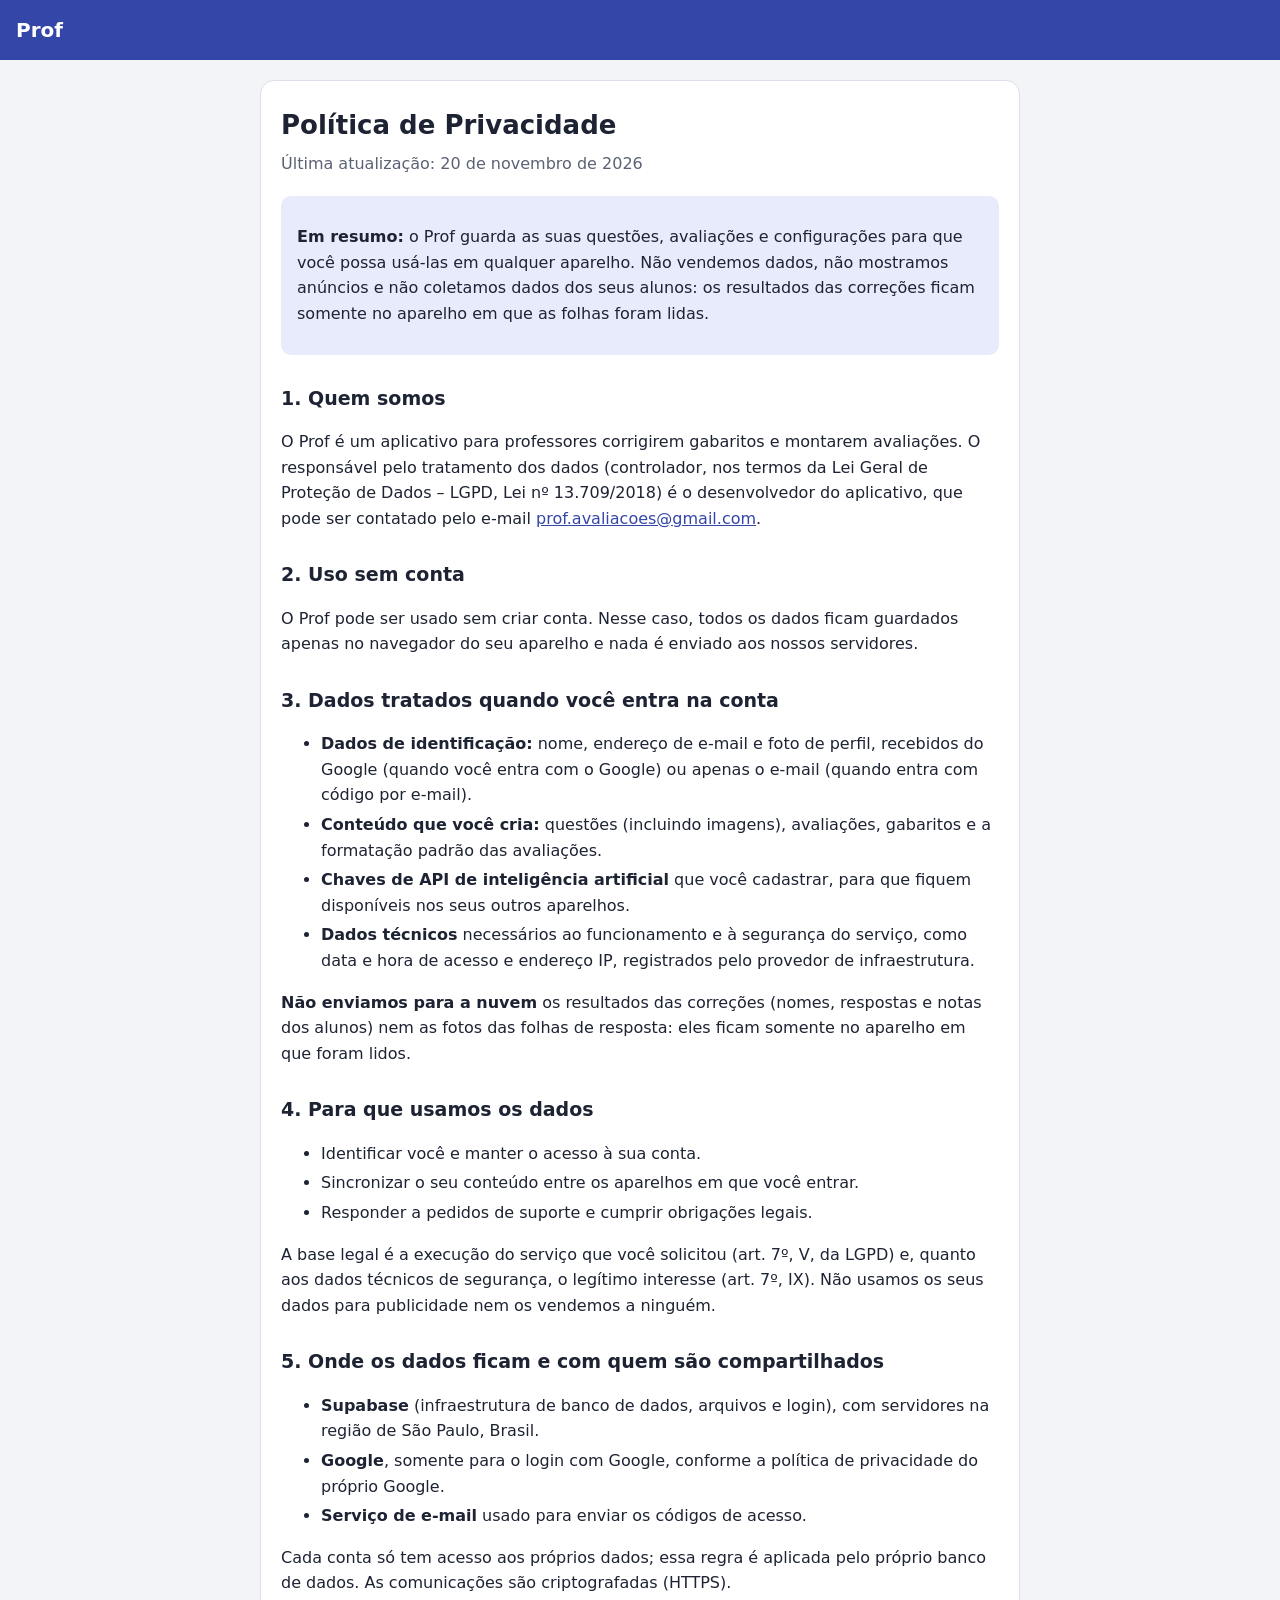
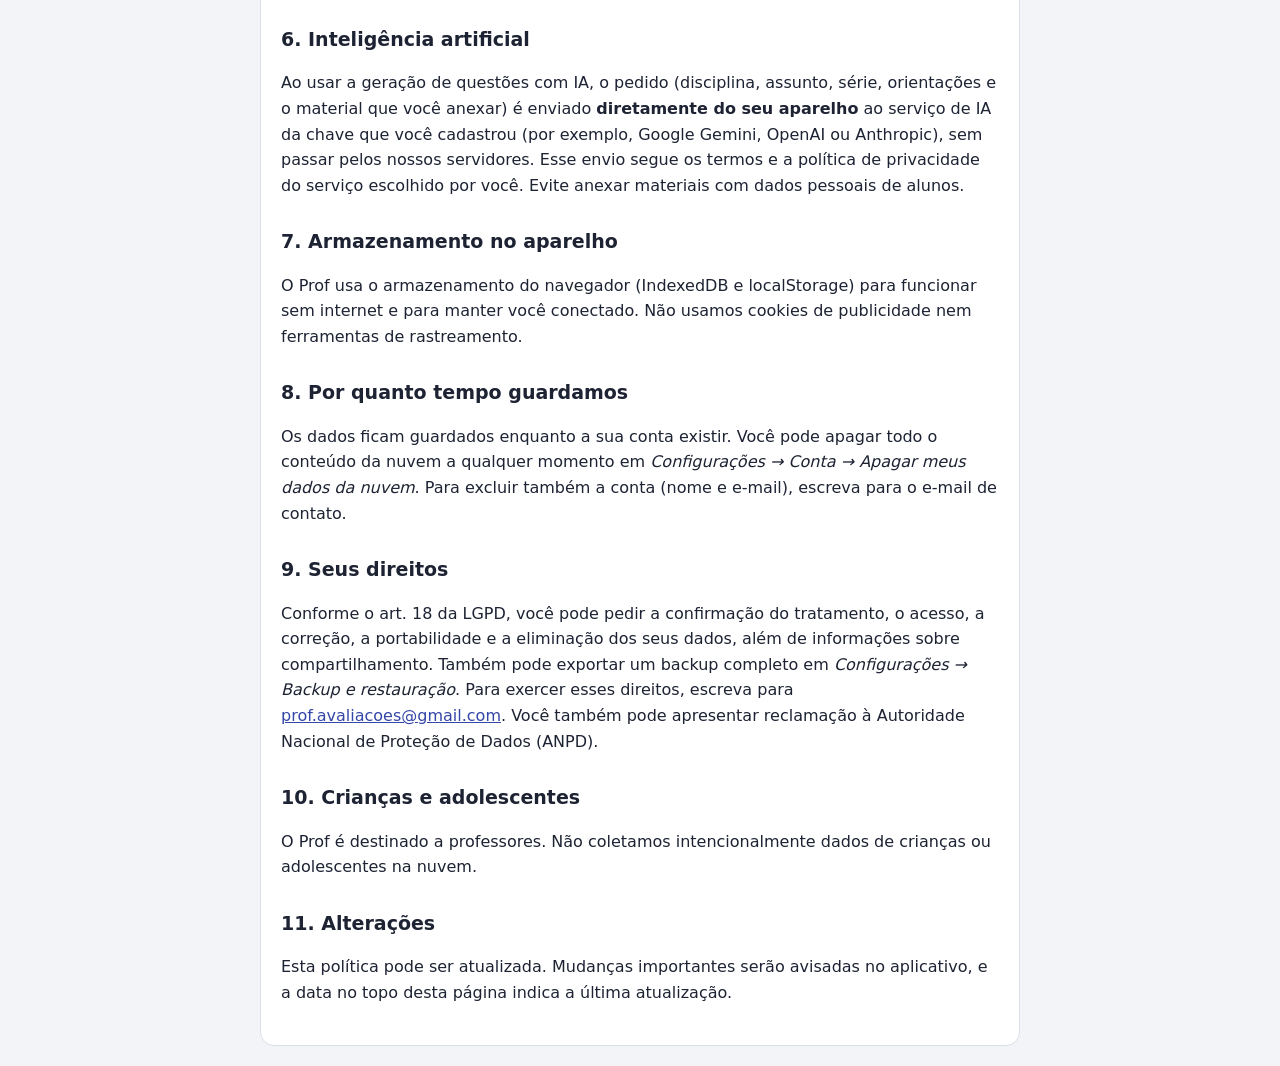
==== privacidade.html @ d023d31c "Política de privacidade e login por e-mail com código Página privacidade.html (LGPD), com link na se" ====
<!doctype html>
<html lang="pt-BR">
<head>
  <meta charset="utf-8">
  <meta name="viewport" content="width=device-width, initial-scale=1">
  <meta name="theme-color" content="#3446a8">
  <title>Política de Privacidade – Prof</title>
  <link rel="icon" href="icons/icon.svg" type="image/svg+xml">
  <style>
    :root { --pri: #3446a8; --texto: #1d2333; --texto-2: #5b6274; --fundo: #f3f4f8; --sup: #fff; --borda: #dcdfe8; }
    * { box-sizing: border-box; }
    body { margin: 0; background: var(--fundo); color: var(--texto); font: 16px/1.6 system-ui, -apple-system, "Segoe UI", Roboto, sans-serif; }
    header { background: var(--pri); color: #fff; padding: 14px 16px; }
    header a { color: #fff; font-weight: 800; font-size: 20px; text-decoration: none; }
    main { max-width: 760px; margin: 20px auto; padding: 24px 20px; background: var(--sup); border: 1px solid var(--borda); border-radius: 14px; }
    h1 { font-size: 26px; margin: 0 0 4px; }
    h2 { font-size: 19px; margin: 28px 0 8px; }
    .data { color: var(--texto-2); margin: 0 0 20px; }
    li { margin: 4px 0; }
    a { color: var(--pri); }
    .resumo { background: #e8ebfb; border-radius: 10px; padding: 12px 16px; }
    @media (max-width: 800px) { main { margin: 0; border-radius: 0; border: 0; } }
  </style>
</head>
<body>
  <header><a href="./">Prof</a></header>
  <main>
    <h1>Política de Privacidade</h1>
    <p class="data">Última atualização: 20 de novembro de 2026</p>

    <div class="resumo">
      <p><strong>Em resumo:</strong> o Prof guarda as suas questões, avaliações e configurações para que você possa usá-las em qualquer aparelho. Não vendemos dados, não mostramos anúncios e não coletamos dados dos seus alunos: os resultados das correções ficam somente no aparelho em que as folhas foram lidas.</p>
    </div>

    <h2>1. Quem somos</h2>
    <p>O Prof é um aplicativo para professores corrigirem gabaritos e montarem avaliações. O responsável pelo tratamento dos dados (controlador, nos termos da Lei Geral de Proteção de Dados – LGPD, Lei nº 13.709/2018) é o desenvolvedor do aplicativo, que pode ser contatado pelo e-mail <a href="mailto:prof.avaliacoes@gmail.com">prof.avaliacoes@gmail.com</a>.</p>

    <h2>2. Uso sem conta</h2>
    <p>O Prof pode ser usado sem criar conta. Nesse caso, todos os dados ficam guardados apenas no navegador do seu aparelho e nada é enviado aos nossos servidores.</p>

    <h2>3. Dados tratados quando você entra na conta</h2>
    <ul>
      <li><strong>Dados de identificação:</strong> nome, endereço de e-mail e foto de perfil, recebidos do Google (quando você entra com o Google) ou apenas o e-mail (quando entra com código por e-mail).</li>
      <li><strong>Conteúdo que você cria:</strong> questões (incluindo imagens), avaliações, gabaritos e a formatação padrão das avaliações.</li>
      <li><strong>Chaves de API de inteligência artificial</strong> que você cadastrar, para que fiquem disponíveis nos seus outros aparelhos.</li>
      <li><strong>Dados técnicos</strong> necessários ao funcionamento e à segurança do serviço, como data e hora de acesso e endereço IP, registrados pelo provedor de infraestrutura.</li>
    </ul>
    <p><strong>Não enviamos para a nuvem</strong> os resultados das correções (nomes, respostas e notas dos alunos) nem as fotos das folhas de resposta: eles ficam somente no aparelho em que foram lidos.</p>

    <h2>4. Para que usamos os dados</h2>
    <ul>
      <li>Identificar você e manter o acesso à sua conta.</li>
      <li>Sincronizar o seu conteúdo entre os aparelhos em que você entrar.</li>
      <li>Responder a pedidos de suporte e cumprir obrigações legais.</li>
    </ul>
    <p>A base legal é a execução do serviço que você solicitou (art. 7º, V, da LGPD) e, quanto aos dados técnicos de segurança, o legítimo interesse (art. 7º, IX). Não usamos os seus dados para publicidade nem os vendemos a ninguém.</p>

    <h2>5. Onde os dados ficam e com quem são compartilhados</h2>
    <ul>
      <li><strong>Supabase</strong> (infraestrutura de banco de dados, arquivos e login), com servidores na região de São Paulo, Brasil.</li>
      <li><strong>Google</strong>, somente para o login com Google, conforme a política de privacidade do próprio Google.</li>
      <li><strong>Serviço de e-mail</strong> usado para enviar os códigos de acesso.</li>
    </ul>
    <p>Cada conta só tem acesso aos próprios dados; essa regra é aplicada pelo próprio banco de dados. As comunicações são criptografadas (HTTPS).</p>

    <h2>6. Inteligência artificial</h2>
    <p>Ao usar a geração de questões com IA, o pedido (disciplina, assunto, série, orientações e o material que você anexar) é enviado <strong>diretamente do seu aparelho</strong> ao serviço de IA da chave que você cadastrou (por exemplo, Google Gemini, OpenAI ou Anthropic), sem passar pelos nossos servidores. Esse envio segue os termos e a política de privacidade do serviço escolhido por você. Evite anexar materiais com dados pessoais de alunos.</p>

    <h2>7. Armazenamento no aparelho</h2>
    <p>O Prof usa o armazenamento do navegador (IndexedDB e localStorage) para funcionar sem internet e para manter você conectado. Não usamos cookies de publicidade nem ferramentas de rastreamento.</p>

    <h2>8. Por quanto tempo guardamos</h2>
    <p>Os dados ficam guardados enquanto a sua conta existir. Você pode apagar todo o conteúdo da nuvem a qualquer momento em <em>Configurações → Conta → Apagar meus dados da nuvem</em>. Para excluir também a conta (nome e e-mail), escreva para o e-mail de contato.</p>

    <h2>9. Seus direitos</h2>
    <p>Conforme o art. 18 da LGPD, você pode pedir a confirmação do tratamento, o acesso, a correção, a portabilidade e a eliminação dos seus dados, além de informações sobre compartilhamento. Também pode exportar um backup completo em <em>Configurações → Backup e restauração</em>. Para exercer esses direitos, escreva para <a href="mailto:prof.avaliacoes@gmail.com">prof.avaliacoes@gmail.com</a>. Você também pode apresentar reclamação à Autoridade Nacional de Proteção de Dados (ANPD).</p>

    <h2>10. Crianças e adolescentes</h2>
    <p>O Prof é destinado a professores. Não coletamos intencionalmente dados de crianças ou adolescentes na nuvem.</p>

    <h2>11. Alterações</h2>
    <p>Esta política pode ser atualizada. Mudanças importantes serão avisadas no aplicativo, e a data no topo desta página indica a última atualização.</p>
  </main>
</body>
</html>
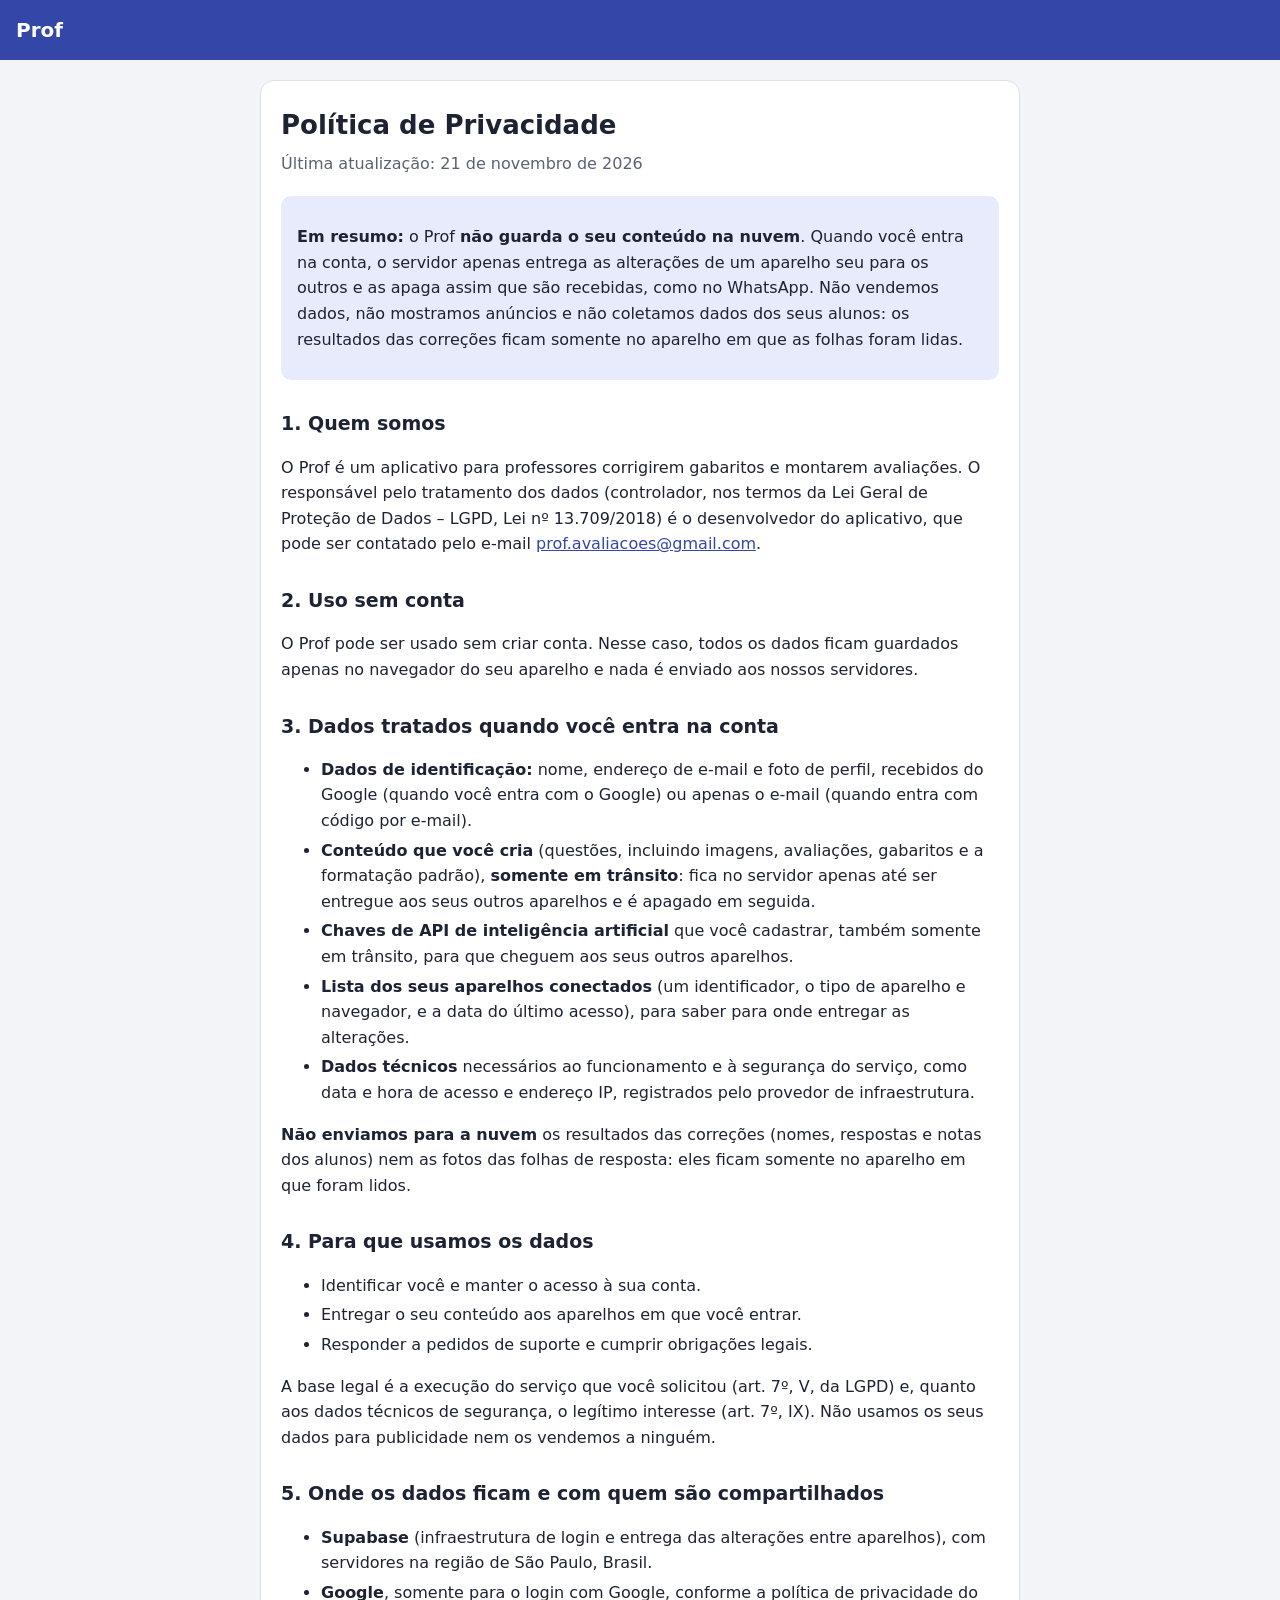
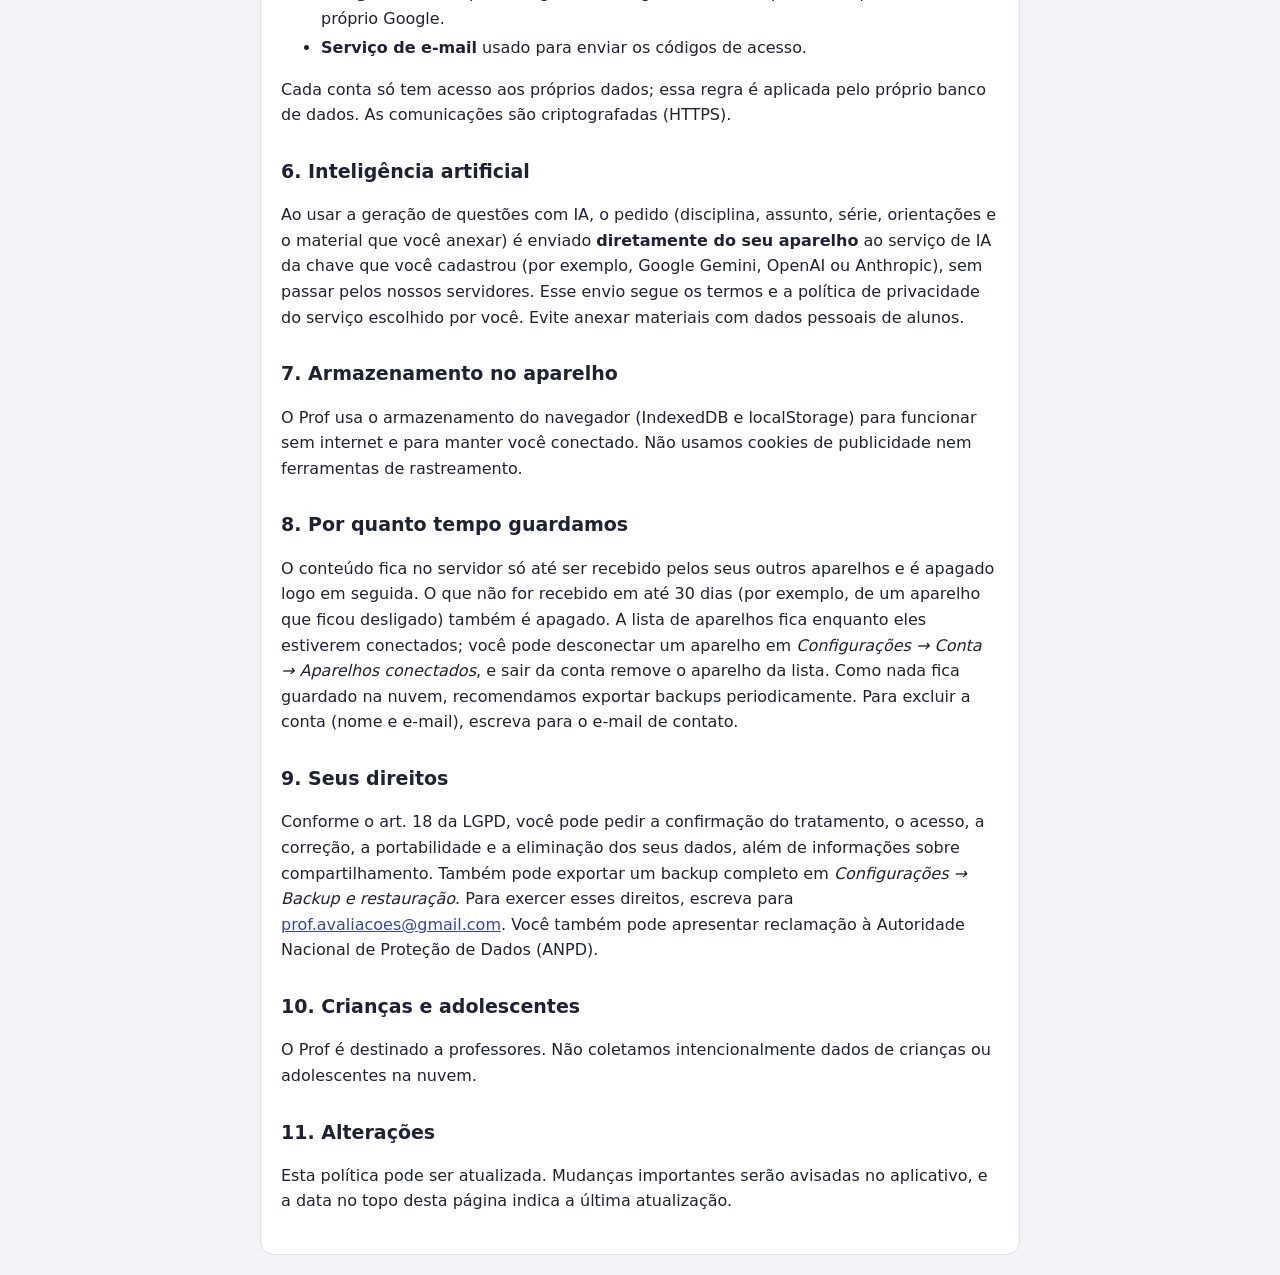
==== commit 9fcf1215: "Sincronização sem guardar dados, tela de login, ajuda, novos ícones e nova chave Pix - Sincronização" ====
--- a/privacidade.html
+++ b/privacidade.html
@@ -26,10 +26,10 @@
   <header><a href="./">Prof</a></header>
   <main>
     <h1>Política de Privacidade</h1>
-    <p class="data">Última atualização: 20 de novembro de 2026</p>
+    <p class="data">Última atualização: 21 de novembro de 2026</p>
 
     <div class="resumo">
-      <p><strong>Em resumo:</strong> o Prof guarda as suas questões, avaliações e configurações para que você possa usá-las em qualquer aparelho. Não vendemos dados, não mostramos anúncios e não coletamos dados dos seus alunos: os resultados das correções ficam somente no aparelho em que as folhas foram lidas.</p>
+      <p><strong>Em resumo:</strong> o Prof <strong>não guarda o seu conteúdo na nuvem</strong>. Quando você entra na conta, o servidor apenas entrega as alterações de um aparelho seu para os outros e as apaga assim que são recebidas, como no WhatsApp. Não vendemos dados, não mostramos anúncios e não coletamos dados dos seus alunos: os resultados das correções ficam somente no aparelho em que as folhas foram lidas.</p>
     </div>
 
     <h2>1. Quem somos</h2>
@@ -41,8 +41,9 @@
     <h2>3. Dados tratados quando você entra na conta</h2>
     <ul>
       <li><strong>Dados de identificação:</strong> nome, endereço de e-mail e foto de perfil, recebidos do Google (quando você entra com o Google) ou apenas o e-mail (quando entra com código por e-mail).</li>
-      <li><strong>Conteúdo que você cria:</strong> questões (incluindo imagens), avaliações, gabaritos e a formatação padrão das avaliações.</li>
-      <li><strong>Chaves de API de inteligência artificial</strong> que você cadastrar, para que fiquem disponíveis nos seus outros aparelhos.</li>
+      <li><strong>Conteúdo que você cria</strong> (questões, incluindo imagens, avaliações, gabaritos e a formatação padrão), <strong>somente em trânsito</strong>: fica no servidor apenas até ser entregue aos seus outros aparelhos e é apagado em seguida.</li>
+      <li><strong>Chaves de API de inteligência artificial</strong> que você cadastrar, também somente em trânsito, para que cheguem aos seus outros aparelhos.</li>
+      <li><strong>Lista dos seus aparelhos conectados</strong> (um identificador, o tipo de aparelho e navegador, e a data do último acesso), para saber para onde entregar as alterações.</li>
       <li><strong>Dados técnicos</strong> necessários ao funcionamento e à segurança do serviço, como data e hora de acesso e endereço IP, registrados pelo provedor de infraestrutura.</li>
     </ul>
     <p><strong>Não enviamos para a nuvem</strong> os resultados das correções (nomes, respostas e notas dos alunos) nem as fotos das folhas de resposta: eles ficam somente no aparelho em que foram lidos.</p>
@@ -50,14 +51,14 @@
     <h2>4. Para que usamos os dados</h2>
     <ul>
       <li>Identificar você e manter o acesso à sua conta.</li>
-      <li>Sincronizar o seu conteúdo entre os aparelhos em que você entrar.</li>
+      <li>Entregar o seu conteúdo aos aparelhos em que você entrar.</li>
       <li>Responder a pedidos de suporte e cumprir obrigações legais.</li>
     </ul>
     <p>A base legal é a execução do serviço que você solicitou (art. 7º, V, da LGPD) e, quanto aos dados técnicos de segurança, o legítimo interesse (art. 7º, IX). Não usamos os seus dados para publicidade nem os vendemos a ninguém.</p>
 
     <h2>5. Onde os dados ficam e com quem são compartilhados</h2>
     <ul>
-      <li><strong>Supabase</strong> (infraestrutura de banco de dados, arquivos e login), com servidores na região de São Paulo, Brasil.</li>
+      <li><strong>Supabase</strong> (infraestrutura de login e entrega das alterações entre aparelhos), com servidores na região de São Paulo, Brasil.</li>
       <li><strong>Google</strong>, somente para o login com Google, conforme a política de privacidade do próprio Google.</li>
       <li><strong>Serviço de e-mail</strong> usado para enviar os códigos de acesso.</li>
     </ul>
@@ -70,7 +71,7 @@
     <p>O Prof usa o armazenamento do navegador (IndexedDB e localStorage) para funcionar sem internet e para manter você conectado. Não usamos cookies de publicidade nem ferramentas de rastreamento.</p>
 
     <h2>8. Por quanto tempo guardamos</h2>
-    <p>Os dados ficam guardados enquanto a sua conta existir. Você pode apagar todo o conteúdo da nuvem a qualquer momento em <em>Configurações → Conta → Apagar meus dados da nuvem</em>. Para excluir também a conta (nome e e-mail), escreva para o e-mail de contato.</p>
+    <p>O conteúdo fica no servidor só até ser recebido pelos seus outros aparelhos e é apagado logo em seguida. O que não for recebido em até 30 dias (por exemplo, de um aparelho que ficou desligado) também é apagado. A lista de aparelhos fica enquanto eles estiverem conectados; você pode desconectar um aparelho em <em>Configurações → Conta → Aparelhos conectados</em>, e sair da conta remove o aparelho da lista. Como nada fica guardado na nuvem, recomendamos exportar backups periodicamente. Para excluir a conta (nome e e-mail), escreva para o e-mail de contato.</p>
 
     <h2>9. Seus direitos</h2>
     <p>Conforme o art. 18 da LGPD, você pode pedir a confirmação do tratamento, o acesso, a correção, a portabilidade e a eliminação dos seus dados, além de informações sobre compartilhamento. Também pode exportar um backup completo em <em>Configurações → Backup e restauração</em>. Para exercer esses direitos, escreva para <a href="mailto:prof.avaliacoes@gmail.com">prof.avaliacoes@gmail.com</a>. Você também pode apresentar reclamação à Autoridade Nacional de Proteção de Dados (ANPD).</p>
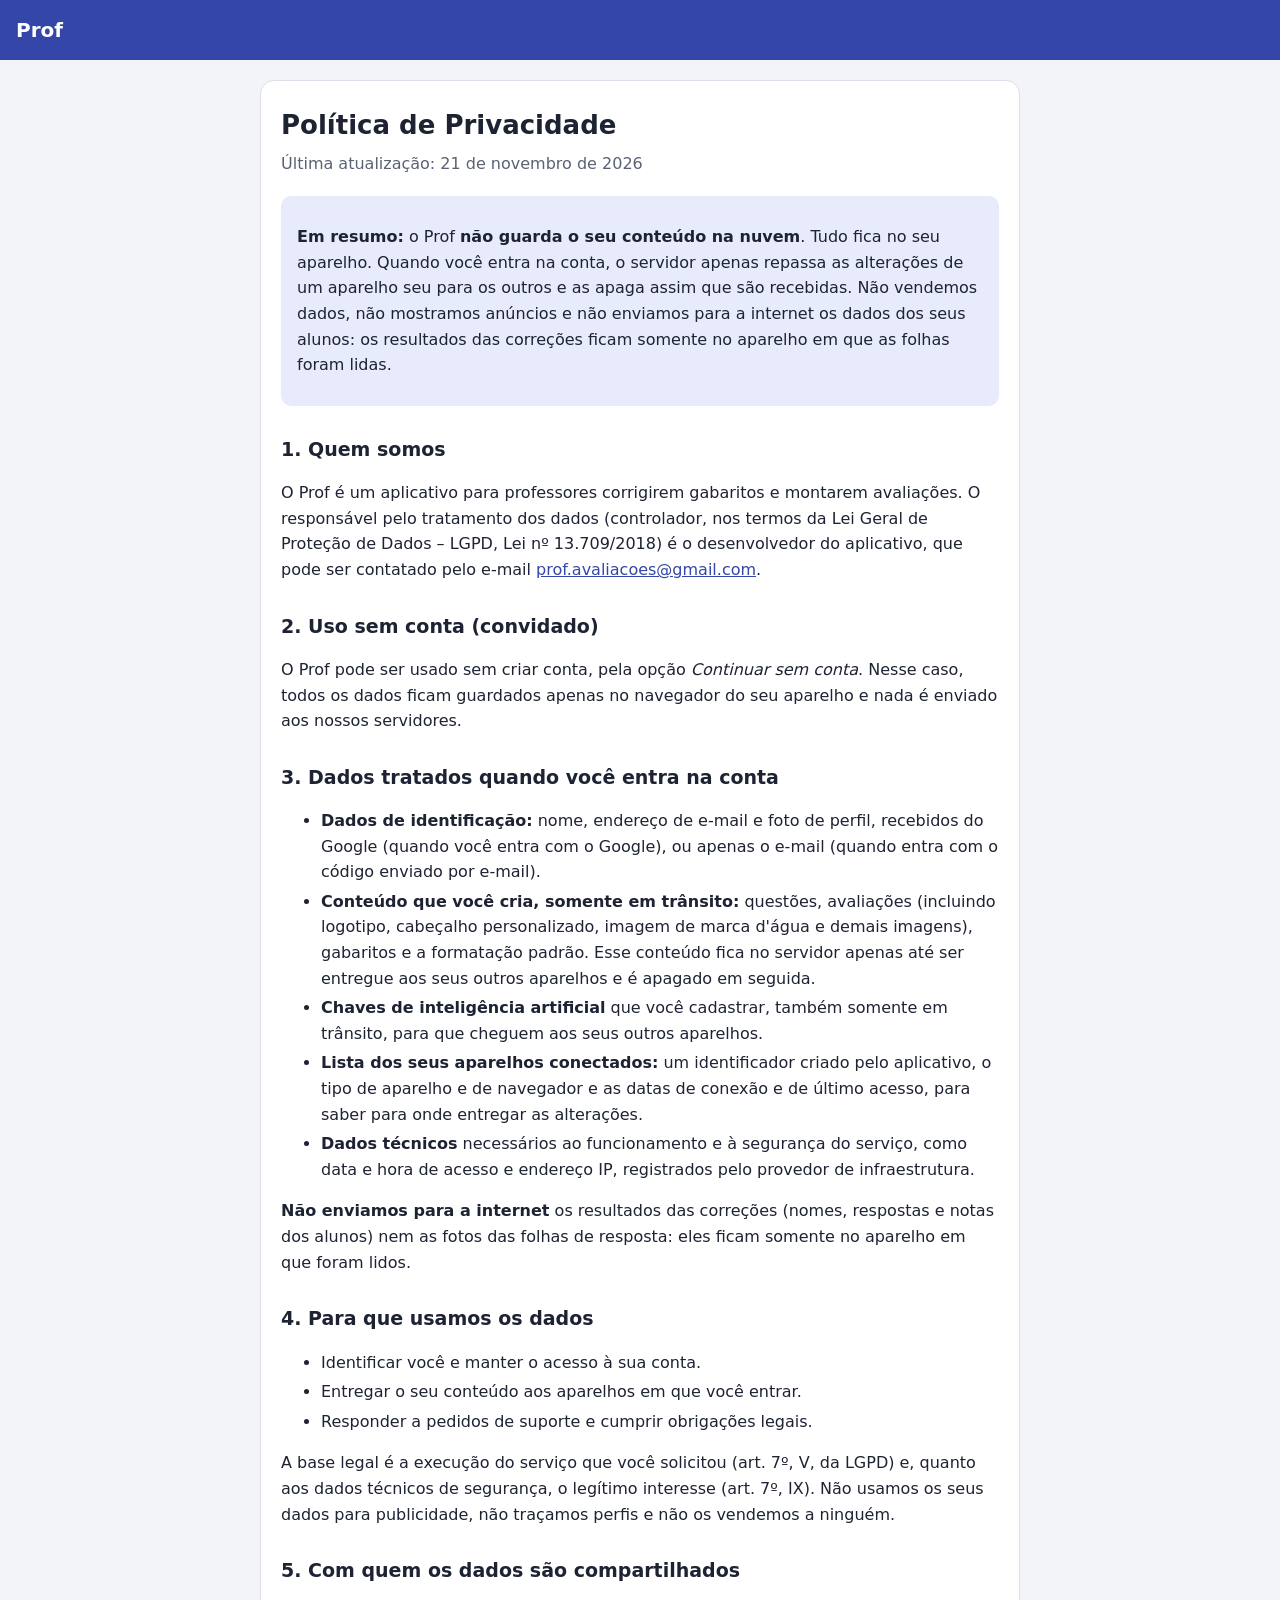
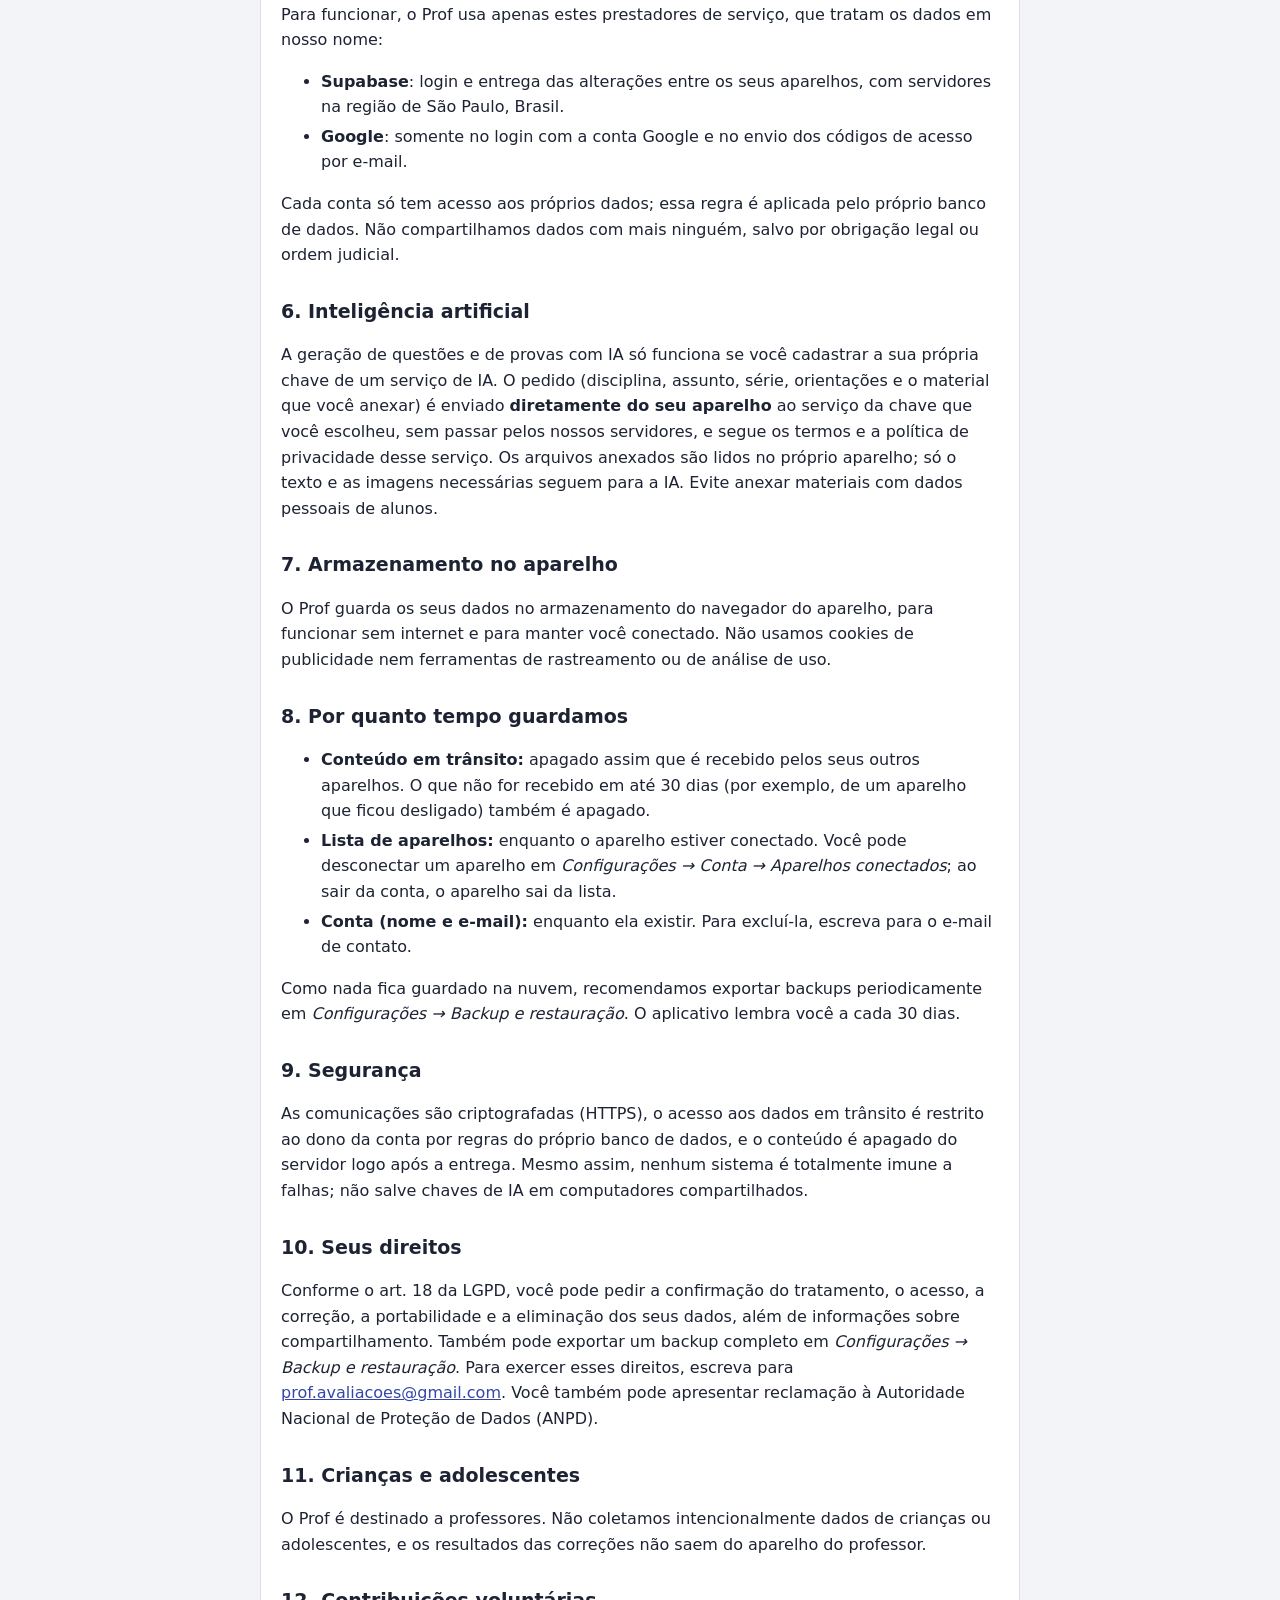
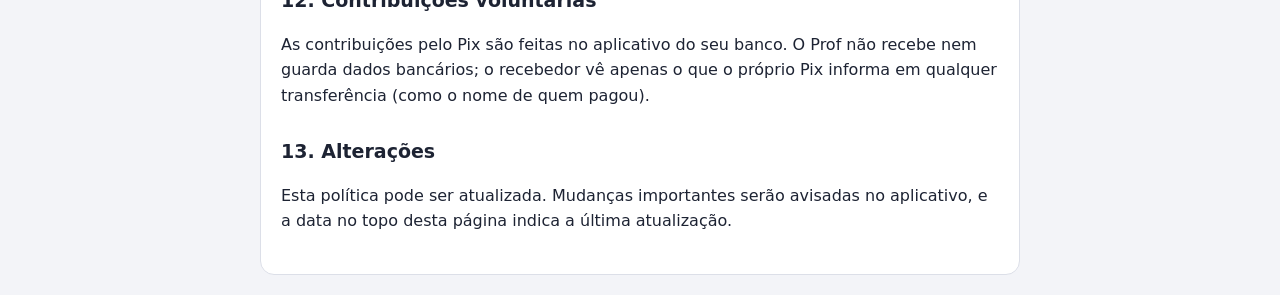
==== commit 156d354f: "Política de privacidade atualizada, textos sem nomes de marcas e correções da revisão - Política de " ====
--- a/privacidade.html
+++ b/privacidade.html
@@ -29,24 +29,24 @@
     <p class="data">Última atualização: 21 de novembro de 2026</p>
 
     <div class="resumo">
-      <p><strong>Em resumo:</strong> o Prof <strong>não guarda o seu conteúdo na nuvem</strong>. Quando você entra na conta, o servidor apenas entrega as alterações de um aparelho seu para os outros e as apaga assim que são recebidas, como no WhatsApp. Não vendemos dados, não mostramos anúncios e não coletamos dados dos seus alunos: os resultados das correções ficam somente no aparelho em que as folhas foram lidas.</p>
+      <p><strong>Em resumo:</strong> o Prof <strong>não guarda o seu conteúdo na nuvem</strong>. Tudo fica no seu aparelho. Quando você entra na conta, o servidor apenas repassa as alterações de um aparelho seu para os outros e as apaga assim que são recebidas. Não vendemos dados, não mostramos anúncios e não enviamos para a internet os dados dos seus alunos: os resultados das correções ficam somente no aparelho em que as folhas foram lidas.</p>
     </div>
 
     <h2>1. Quem somos</h2>
     <p>O Prof é um aplicativo para professores corrigirem gabaritos e montarem avaliações. O responsável pelo tratamento dos dados (controlador, nos termos da Lei Geral de Proteção de Dados – LGPD, Lei nº 13.709/2018) é o desenvolvedor do aplicativo, que pode ser contatado pelo e-mail <a href="mailto:prof.avaliacoes@gmail.com">prof.avaliacoes@gmail.com</a>.</p>
 
-    <h2>2. Uso sem conta</h2>
-    <p>O Prof pode ser usado sem criar conta. Nesse caso, todos os dados ficam guardados apenas no navegador do seu aparelho e nada é enviado aos nossos servidores.</p>
+    <h2>2. Uso sem conta (convidado)</h2>
+    <p>O Prof pode ser usado sem criar conta, pela opção <em>Continuar sem conta</em>. Nesse caso, todos os dados ficam guardados apenas no navegador do seu aparelho e nada é enviado aos nossos servidores.</p>
 
     <h2>3. Dados tratados quando você entra na conta</h2>
     <ul>
-      <li><strong>Dados de identificação:</strong> nome, endereço de e-mail e foto de perfil, recebidos do Google (quando você entra com o Google) ou apenas o e-mail (quando entra com código por e-mail).</li>
-      <li><strong>Conteúdo que você cria</strong> (questões, incluindo imagens, avaliações, gabaritos e a formatação padrão), <strong>somente em trânsito</strong>: fica no servidor apenas até ser entregue aos seus outros aparelhos e é apagado em seguida.</li>
-      <li><strong>Chaves de API de inteligência artificial</strong> que você cadastrar, também somente em trânsito, para que cheguem aos seus outros aparelhos.</li>
-      <li><strong>Lista dos seus aparelhos conectados</strong> (um identificador, o tipo de aparelho e navegador, e a data do último acesso), para saber para onde entregar as alterações.</li>
+      <li><strong>Dados de identificação:</strong> nome, endereço de e-mail e foto de perfil, recebidos do Google (quando você entra com o Google), ou apenas o e-mail (quando entra com o código enviado por e-mail).</li>
+      <li><strong>Conteúdo que você cria, somente em trânsito:</strong> questões, avaliações (incluindo logotipo, cabeçalho personalizado, imagem de marca d'água e demais imagens), gabaritos e a formatação padrão. Esse conteúdo fica no servidor apenas até ser entregue aos seus outros aparelhos e é apagado em seguida.</li>
+      <li><strong>Chaves de inteligência artificial</strong> que você cadastrar, também somente em trânsito, para que cheguem aos seus outros aparelhos.</li>
+      <li><strong>Lista dos seus aparelhos conectados:</strong> um identificador criado pelo aplicativo, o tipo de aparelho e de navegador e as datas de conexão e de último acesso, para saber para onde entregar as alterações.</li>
       <li><strong>Dados técnicos</strong> necessários ao funcionamento e à segurança do serviço, como data e hora de acesso e endereço IP, registrados pelo provedor de infraestrutura.</li>
     </ul>
-    <p><strong>Não enviamos para a nuvem</strong> os resultados das correções (nomes, respostas e notas dos alunos) nem as fotos das folhas de resposta: eles ficam somente no aparelho em que foram lidos.</p>
+    <p><strong>Não enviamos para a internet</strong> os resultados das correções (nomes, respostas e notas dos alunos) nem as fotos das folhas de resposta: eles ficam somente no aparelho em que foram lidos.</p>
 
     <h2>4. Para que usamos os dados</h2>
     <ul>
@@ -54,32 +54,43 @@
       <li>Entregar o seu conteúdo aos aparelhos em que você entrar.</li>
       <li>Responder a pedidos de suporte e cumprir obrigações legais.</li>
     </ul>
-    <p>A base legal é a execução do serviço que você solicitou (art. 7º, V, da LGPD) e, quanto aos dados técnicos de segurança, o legítimo interesse (art. 7º, IX). Não usamos os seus dados para publicidade nem os vendemos a ninguém.</p>
+    <p>A base legal é a execução do serviço que você solicitou (art. 7º, V, da LGPD) e, quanto aos dados técnicos de segurança, o legítimo interesse (art. 7º, IX). Não usamos os seus dados para publicidade, não traçamos perfis e não os vendemos a ninguém.</p>
 
-    <h2>5. Onde os dados ficam e com quem são compartilhados</h2>
+    <h2>5. Com quem os dados são compartilhados</h2>
+    <p>Para funcionar, o Prof usa apenas estes prestadores de serviço, que tratam os dados em nosso nome:</p>
     <ul>
-      <li><strong>Supabase</strong> (infraestrutura de login e entrega das alterações entre aparelhos), com servidores na região de São Paulo, Brasil.</li>
-      <li><strong>Google</strong>, somente para o login com Google, conforme a política de privacidade do próprio Google.</li>
-      <li><strong>Serviço de e-mail</strong> usado para enviar os códigos de acesso.</li>
+      <li><strong>Supabase</strong>: login e entrega das alterações entre os seus aparelhos, com servidores na região de São Paulo, Brasil.</li>
+      <li><strong>Google</strong>: somente no login com a conta Google e no envio dos códigos de acesso por e-mail.</li>
     </ul>
-    <p>Cada conta só tem acesso aos próprios dados; essa regra é aplicada pelo próprio banco de dados. As comunicações são criptografadas (HTTPS).</p>
+    <p>Cada conta só tem acesso aos próprios dados; essa regra é aplicada pelo próprio banco de dados. Não compartilhamos dados com mais ninguém, salvo por obrigação legal ou ordem judicial.</p>
 
     <h2>6. Inteligência artificial</h2>
-    <p>Ao usar a geração de questões com IA, o pedido (disciplina, assunto, série, orientações e o material que você anexar) é enviado <strong>diretamente do seu aparelho</strong> ao serviço de IA da chave que você cadastrou (por exemplo, Google Gemini, OpenAI ou Anthropic), sem passar pelos nossos servidores. Esse envio segue os termos e a política de privacidade do serviço escolhido por você. Evite anexar materiais com dados pessoais de alunos.</p>
+    <p>A geração de questões e de provas com IA só funciona se você cadastrar a sua própria chave de um serviço de IA. O pedido (disciplina, assunto, série, orientações e o material que você anexar) é enviado <strong>diretamente do seu aparelho</strong> ao serviço da chave que você escolheu, sem passar pelos nossos servidores, e segue os termos e a política de privacidade desse serviço. Os arquivos anexados são lidos no próprio aparelho; só o texto e as imagens necessárias seguem para a IA. Evite anexar materiais com dados pessoais de alunos.</p>
 
     <h2>7. Armazenamento no aparelho</h2>
-    <p>O Prof usa o armazenamento do navegador (IndexedDB e localStorage) para funcionar sem internet e para manter você conectado. Não usamos cookies de publicidade nem ferramentas de rastreamento.</p>
+    <p>O Prof guarda os seus dados no armazenamento do navegador do aparelho, para funcionar sem internet e para manter você conectado. Não usamos cookies de publicidade nem ferramentas de rastreamento ou de análise de uso.</p>
 
     <h2>8. Por quanto tempo guardamos</h2>
-    <p>O conteúdo fica no servidor só até ser recebido pelos seus outros aparelhos e é apagado logo em seguida. O que não for recebido em até 30 dias (por exemplo, de um aparelho que ficou desligado) também é apagado. A lista de aparelhos fica enquanto eles estiverem conectados; você pode desconectar um aparelho em <em>Configurações → Conta → Aparelhos conectados</em>, e sair da conta remove o aparelho da lista. Como nada fica guardado na nuvem, recomendamos exportar backups periodicamente. Para excluir a conta (nome e e-mail), escreva para o e-mail de contato.</p>
+    <ul>
+      <li><strong>Conteúdo em trânsito:</strong> apagado assim que é recebido pelos seus outros aparelhos. O que não for recebido em até 30 dias (por exemplo, de um aparelho que ficou desligado) também é apagado.</li>
+      <li><strong>Lista de aparelhos:</strong> enquanto o aparelho estiver conectado. Você pode desconectar um aparelho em <em>Configurações → Conta → Aparelhos conectados</em>; ao sair da conta, o aparelho sai da lista.</li>
+      <li><strong>Conta (nome e e-mail):</strong> enquanto ela existir. Para excluí-la, escreva para o e-mail de contato.</li>
+    </ul>
+    <p>Como nada fica guardado na nuvem, recomendamos exportar backups periodicamente em <em>Configurações → Backup e restauração</em>. O aplicativo lembra você a cada 30 dias.</p>
 
-    <h2>9. Seus direitos</h2>
+    <h2>9. Segurança</h2>
+    <p>As comunicações são criptografadas (HTTPS), o acesso aos dados em trânsito é restrito ao dono da conta por regras do próprio banco de dados, e o conteúdo é apagado do servidor logo após a entrega. Mesmo assim, nenhum sistema é totalmente imune a falhas; não salve chaves de IA em computadores compartilhados.</p>
+
+    <h2>10. Seus direitos</h2>
     <p>Conforme o art. 18 da LGPD, você pode pedir a confirmação do tratamento, o acesso, a correção, a portabilidade e a eliminação dos seus dados, além de informações sobre compartilhamento. Também pode exportar um backup completo em <em>Configurações → Backup e restauração</em>. Para exercer esses direitos, escreva para <a href="mailto:prof.avaliacoes@gmail.com">prof.avaliacoes@gmail.com</a>. Você também pode apresentar reclamação à Autoridade Nacional de Proteção de Dados (ANPD).</p>
 
-    <h2>10. Crianças e adolescentes</h2>
-    <p>O Prof é destinado a professores. Não coletamos intencionalmente dados de crianças ou adolescentes na nuvem.</p>
+    <h2>11. Crianças e adolescentes</h2>
+    <p>O Prof é destinado a professores. Não coletamos intencionalmente dados de crianças ou adolescentes, e os resultados das correções não saem do aparelho do professor.</p>
 
-    <h2>11. Alterações</h2>
+    <h2>12. Contribuições voluntárias</h2>
+    <p>As contribuições pelo Pix são feitas no aplicativo do seu banco. O Prof não recebe nem guarda dados bancários; o recebedor vê apenas o que o próprio Pix informa em qualquer transferência (como o nome de quem pagou).</p>
+
+    <h2>13. Alterações</h2>
     <p>Esta política pode ser atualizada. Mudanças importantes serão avisadas no aplicativo, e a data no topo desta página indica a última atualização.</p>
   </main>
 </body>
